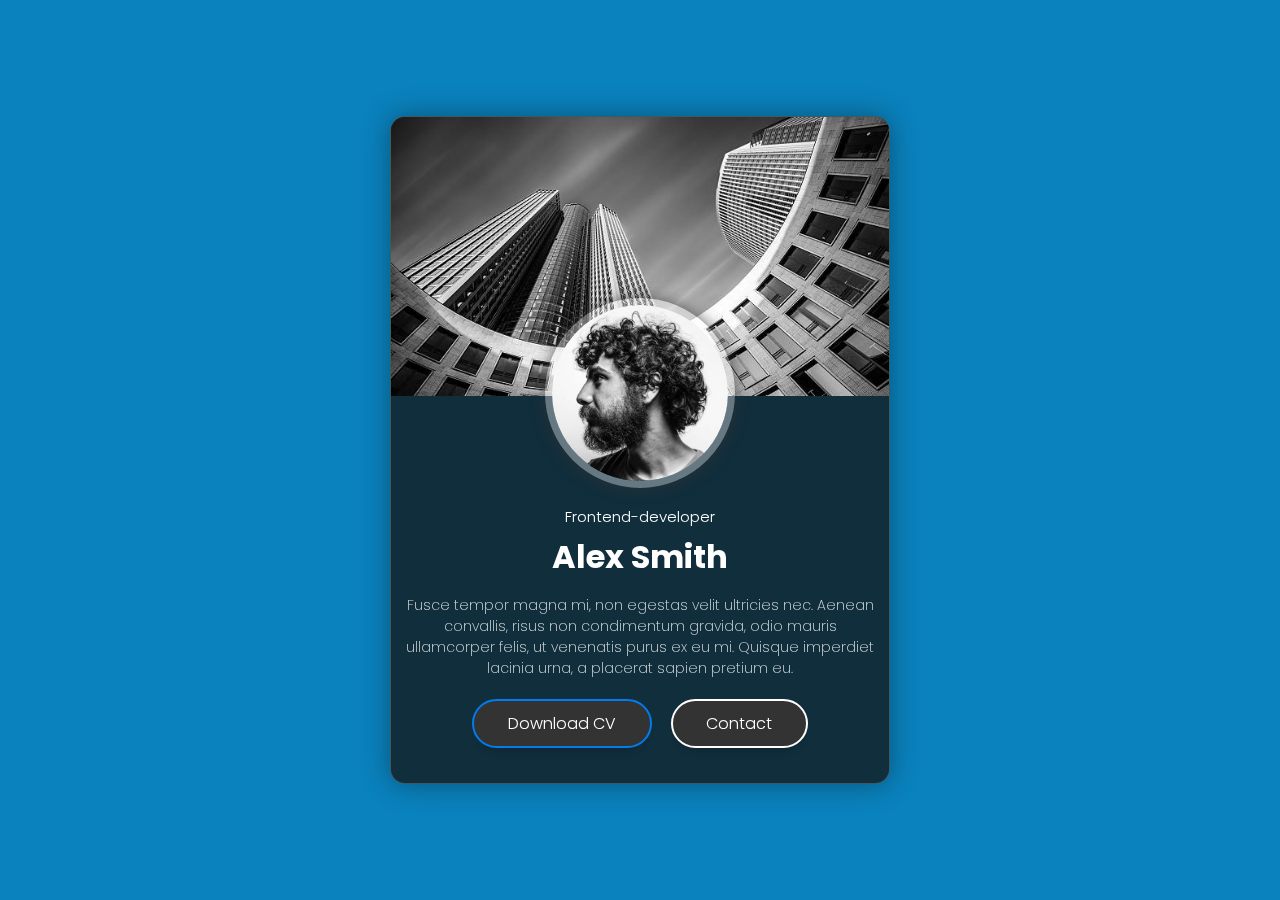
==== home.html @ 01e29c97 "a" ====
<!DOCTYPE html>
<html>
    <head>
        <meta charset="utf-8">
        <meta http-equiv="X-UA-Compatible" content="IE=edge">
        <title></title>
        <meta name="description" content="">
        <meta name="viewport" content="width=device-width, initial-scale=1">
        <link rel="stylesheet" href="./assets/css/styles.css">
    </head>
    <body>
        <div class="container">
            <div class="container-content">
                <div class="header">
                    <div class="header__cover">
                        <img src="./assets/images/cover.jpg">
                    </div>
                    <img class="header__avatar" src="./assets/images/avatar.jpg"/>
                </div>
                <div class="body-content">
                    <div class="info">
                        <h4 class="info__title">Frontend-developer</h4>
                        <h1 class="info__name">Alex Smith</h1>
                        <p class="info__description">Fusce tempor magna mi, non egestas velit ultricies nec. Aenean convallis, risus non condimentum gravida, odio mauris ullamcorper felis, ut venenatis purus ex eu mi. Quisque imperdiet lacinia urna, a placerat sapien pretium eu.</p>
                        <div class="info__actions">
                            <a class="button" href="http://">Download CV</a>
                            <a class="button normal" href="http://">Contact</a>
                        </div>
                    </div>
                </div>
            </div>
        </div>
    </body>
</html>
---- assets/css/styles.css ----
@import url("https://fonts.googleapis.com/css2?family=Poppins:wght@200;300;400;500;600;700;800&display=swap");
* {
  box-sizing: border-box;
}
body {
  background: #0a82bd url("../images/main_bg.png") no-repeat fixed top;
  font-family: "Poppins", sans-serif;
  font-weight: 300;
  background-size: cover;
  backdrop-filter: blur(64px);
  margin: 0;
  display: flex;
  align-items: center;
  width: 100vw;
  height: 100vh;
}
img {
  max-width: 100%;
}
a {
  text-decoration: none;
}
.container {
  background-color: #141414c2;
  border-radius: 15px;
  color: white;
  border: 1px solid rgba(255, 255, 255, 0.2);
  max-width: 500px;
  margin: auto;
  overflow: hidden;
  box-shadow: 0 0 28px #0000005e;
}
.container-content .header {
  text-align: center;
}
.container-content .header__cover img {
  width: 100%;
}
.container-content .header__avatar {
  width: 190px;
  border: 7px solid #ffffff5c;
  border-radius: 50%;
  margin: -105px auto auto auto;
  box-shadow: 0 0 15px #333333c9;
}
.container-content .body-content {
  margin-bottom: 25px;
}
.container-content .body-content .info {
  padding: 10px 15px;
  text-align: center;
}
.container-content .body-content .info__title {
  font-weight: 300;
  font-size: 15px;
  margin: 0;
}
.container-content .body-content .info__name {
  margin: 5px 0;
}
.container-content .body-content .info__description {
  font-size: 14px;
  color: rgba(255, 255, 255, 0.814);
  font-weight: 200;
}
.container-content .body-content .info__actions {
  margin-top: 20px;
}
.button {
  color: #fff;
  background-color: #333;
  box-shadow: 0 10px 10px -8px rgba(0, 0, 0, 0.78);
  display: inline-block;
  padding: 0.8em 2.1em;
  font-size: 1em;
  line-height: 1.2;
  border: 2px solid #007ced;
  text-shadow: none;
  border-radius: 30px;
  transition: all 0.3s ease-in-out;
  box-shadow: 0 10px 10px -8px rgba(0, 0, 0, 0.22);
}
.button:hover {
  color: #fff;
  background-color: #0069d9;
  border-color: #0062cc;
}
.button.normal {
  margin-left: 15px;
  border-color: white;
}
.button.normal:hover {
  border-color: #0062cc;
}
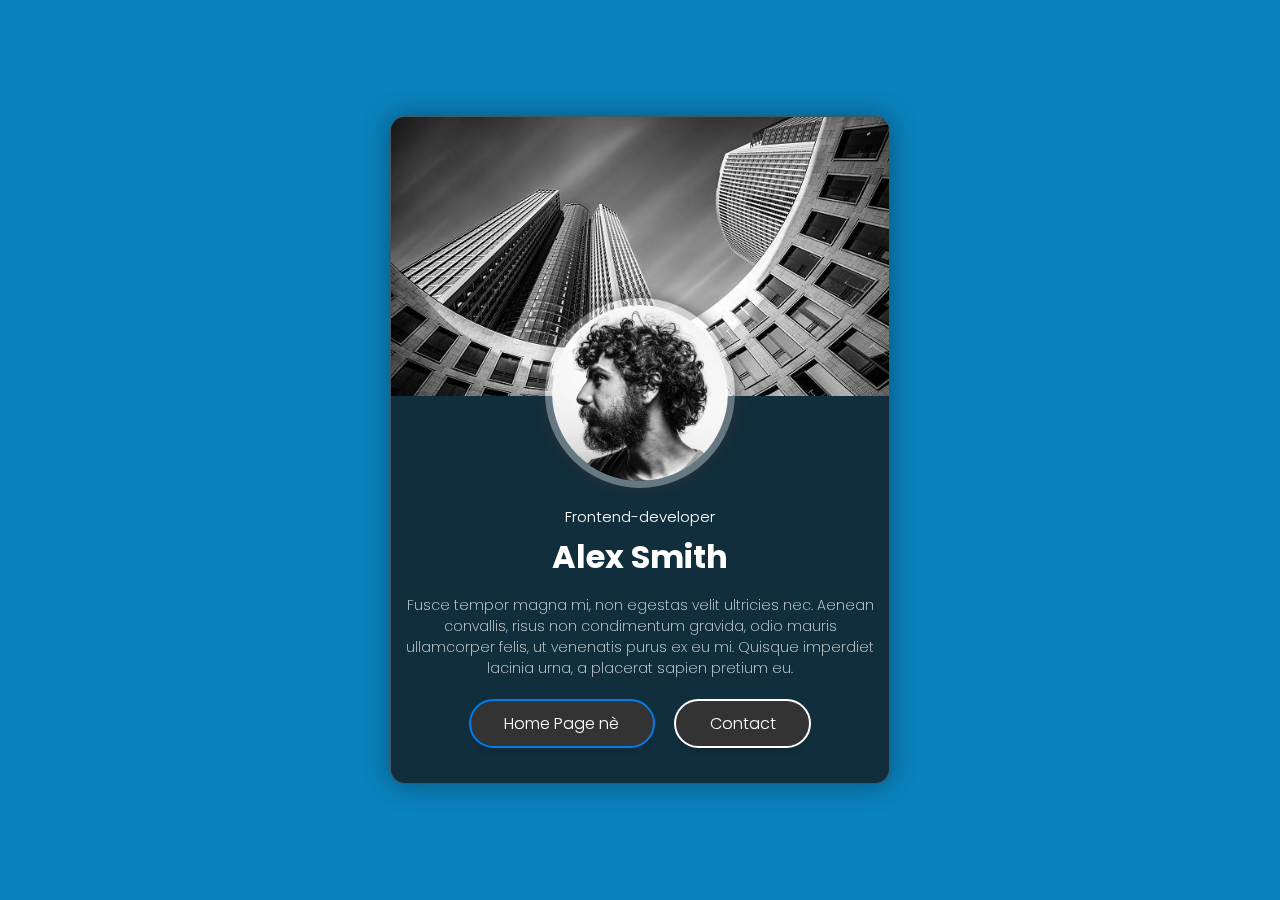
==== commit 00c1e982: "as" ====
--- a/home.html
+++ b/home.html
@@ -23,7 +23,7 @@
                         <h1 class="info__name">Alex Smith</h1>
                         <p class="info__description">Fusce tempor magna mi, non egestas velit ultricies nec. Aenean convallis, risus non condimentum gravida, odio mauris ullamcorper felis, ut venenatis purus ex eu mi. Quisque imperdiet lacinia urna, a placerat sapien pretium eu.</p>
                         <div class="info__actions">
-                            <a class="button" href="http://">Download CV</a>
+                            <a class="button" href="http://">Home Page nè</a>
                             <a class="button normal" href="http://">Contact</a>
                         </div>
                     </div>
